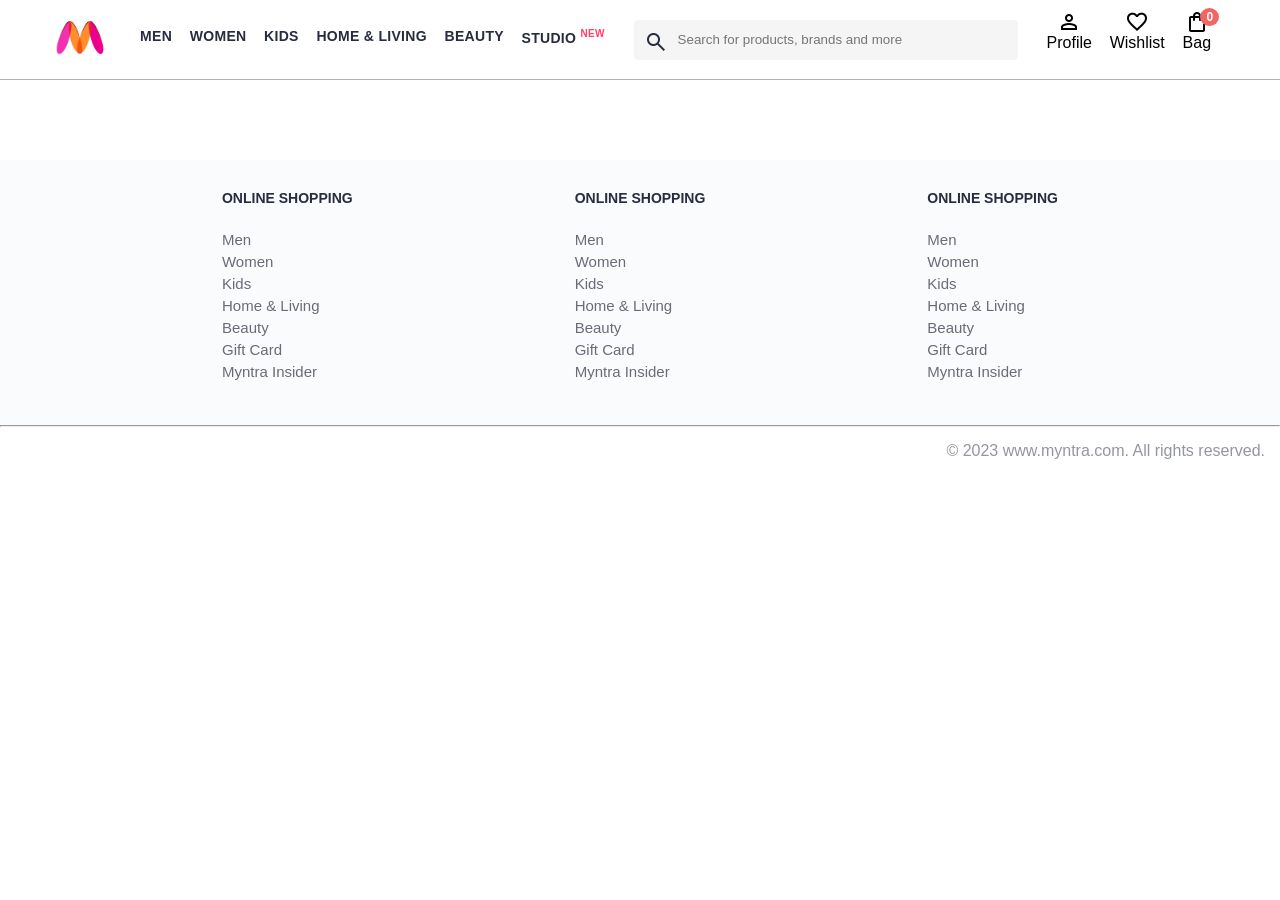
==== index.html @ cee35d00 "Initial commit: Completed Myntra clone" ====
<!DOCTYPE html>
<html lang="en">
<head>
    <title>Myntra Functional Clone</title>
    <link rel="stylesheet" href="css/index.css">
    <link rel="stylesheet" href="https://fonts.googleapis.com/css2?family=Material+Symbols+Outlined:opsz,wght,FILL,GRAD@20..48,100..700,0..1,-50..200" />
</head>
<body>
    <header>
        <div class="logo_container">
            <a href="#"><img class="myntra_home" src="images/myntra_logo.webp" alt="Myntra Home"></a>
        </div>
        <nav class="nav_bar">
            <a href="#">Men</a>
            <a href="#">Women</a>
            <a href="#">Kids</a>
            <a href="#">Home & Living</a>
            <a href="#">Beauty</a>
            <a href="#">Studio <sup>New</sup></a>
        </nav>
        <div class="search_bar">
            <span class="material-symbols-outlined search_icon">search</span>
            <input class="search_input" placeholder="Search for products, brands and more">
        </div>
        <div class="action_bar">
            <div class="action_container">
                <span class="material-symbols-outlined action_icon">person</span>
                <span class="action_name">Profile</span>
            </div>

            <div class="action_container">
                <span class="material-symbols-outlined action_icon">favorite</span>
                <span class="action_name">Wishlist</span>
            </div>

            <a class="action_container" href="pages/bag.html">
                <span class="material-symbols-outlined action_icon">shopping_bag</span>
                <span class="action_name">Bag</span>
                <span class="bag-item-count">0</span>
            </a>
        </div>
    </header>
    <main>
        <div class="items-container">
        </div>
    </main>
    <footer>
        <div class="footer_container">
            <div class="footer_column">
                <h3>ONLINE SHOPPING</h3>

                <a href="#">Men</a>
                <a href="#">Women</a>
                <a href="#">Kids</a>
                <a href="#">Home & Living</a>
                <a href="#">Beauty</a>
                <a href="#">Gift Card</a>
                <a href="#">Myntra Insider</a>
            </div>

            <div class="footer_column">
                <h3>ONLINE SHOPPING</h3>

                <a href="#">Men</a>
                <a href="#">Women</a>
                <a href="#">Kids</a>
                <a href="#">Home & Living</a>
                <a href="#">Beauty</a>
                <a href="#">Gift Card</a>
                <a href="#">Myntra Insider</a>
            </div>

            <div class="footer_column">
                <h3>ONLINE SHOPPING</h3>

                <a href="#">Men</a>
                <a href="#">Women</a>
                <a href="#">Kids</a>
                <a href="#">Home & Living</a>
                <a href="#">Beauty</a>
                <a href="#">Gift Card</a>
                <a href="#">Myntra Insider</a>
            </div>
        </div>
        <hr>

        <div class="copyright">
            © 2023 www.myntra.com. All rights reserved.
        </div>
    </footer>
    <script src="data/items.js"></script>
    <script src="scripts/index.js"></script>
</body>
</html>
---- css/index.css ----
/***************** Item Page CSS **************************/
/*.action_container {
    text-decoration: none;
}
a.action_container:link {
    color:black;
}
.item-details {
    cursor: pointer;
    width: 250px;
    margin: 10px;
}
.stars {
    font-size: 12px;
    font-weight: 700;
    text-align: left;
}
.company {
    font-size: 18px;
    font-weight: 700;
    line-height: 1;
    color: #282c3f;
    margin-bottom: 6px;
    overflow: hidden;
    text-overflow: ellipsis;
    white-space: nowrap;
    margin-top: 20px;
}
.item-name {
    color: #535766;
    font-size: 16px;
    line-height: 1;
    margin-bottom: 0;
    margin-top: 0;
    overflow: hidden;
    text-overflow: ellipsis;
    white-space: nowrap;
    font-weight: 400;
    display: block;
}
.price-container {
    margin-top: 10px;
}
.current-price {
    font-size: 14px;
    font-weight: 700;
    color: #282c3f;
}
.original-price {
    text-decoration: line-through;
    color: #7e818c;
    font-weight: 400;
    margin-left: 5px;
    font-size: 12px;
}
.discount-percentage {
    color: #ff905a;
    font-weight: 400;
    font-size: 12px;
    margin-left: 5px;
}
.btn-bag {
    background-color: lightgreen;
    border: none;
    padding: 5px 15px;
    border-radius: 10px;
    width: 100%;
    margin-top: 7px;
    font-size: 20px;
    cursor: pointer;
}
.bag-items {
    background-color: #f16565;
    white-space: nowrap;
    text-align: center;
    line-height: 18px;
    padding: 0 6px;
    height: 18px;
    position: relative;
    border-radius: 50%;
    font-size: 12px;
    color: #fff;
    left: 13px;
    top: -44px;
    font-weight: 700;
    cursor: pointer;
}*/

* {
    margin: 0;
    padding: 0;
    font-family: Assistant,-apple-system,BlinkMacSystemFont,Segoe UI,Roboto,Helvetica,Arial,sans-serif;
    box-sizing: border-box;
}
header {
    display: flex;
    background-color: #ffffff;
    height: 80px;
    justify-content: space-between;
    align-items: center;
    border-bottom: 1px solid #b6b1b1;
}
.myntra_home {
    height: 45px;
}
.logo_container {
    margin-left: 4%;
}
.action_bar {
    margin-right: 4%;
}
.nav_bar {
    display: flex;
    min-width: 500px;
    justify-content: space-evenly;
}
.nav_bar a {
    font-size: 14px;
    letter-spacing: .3px;
    color: #282c3f;
    font-weight: 700;
    text-transform: uppercase;
    text-decoration: none;
    padding: 28px 0;
    border-bottom: 5px solid #ffffff;
}
.nav_bar a:hover {
    border-bottom: 4px solid #f54e77;
}

.nav_bar a sup {
    color: #ff3f6c;
    font-size: 10px;
}

.search_bar {
    height: 40px;
    min-width: 200px;
    width: 30%;
    display: flex;
    align-items: center;
}
.search_icon {
    box-sizing: content-box;
    height: 20px;
    padding: 10px;

    background-color: #f5f5f6;
    color: #282c3f;
    font-weight: 300;
    border-radius: 4px 0 0 4px;
}
.search_input {
    color: #696e79;
    background-color: #f5f5f6;
    flex-grow: 1;
    height: 40px;
    border: 0;
    border-radius: 0 4px 4px 0;
}

.action_bar {
    display: flex;
    min-width: 200px;
    justify-content: space-evenly;
}

.action_container {
    display: flex;
    flex-direction: column;
    align-items: center;
}

/* Main section */
.banner_container {
    margin: 40px 0;
}
.banner_image {
    width: 100%;
}

.category_heading {
    text-transform: uppercase;
    color: #3e4152;
    letter-spacing: .15em;
    font-size: 1.8em;
    margin: 50px 0 10px 30px;
    max-height: 5em;
    font-weight: 700;
}

.category-items, .items-container {
    width: 80%;
    margin: 50px 10%;
    display: flex;
    flex-wrap: wrap;
    justify-content: space-evenly;
}

.sale_item {
    width: 250px;
}

.footer_container {
    padding: 30px 0px 40px 0px;
    background: #FAFBFC;
    display: flex;
    justify-content: space-evenly;
}

.footer_column {
    display: flex;
    flex-direction: column;
}

.footer_column h3 {
    color: #282c3f;
    font-size: 14px;
    margin-bottom: 25px;
}

.footer_column a {
    color: #696b79;
    font-size: 15px;
    text-decoration: none;
    padding-bottom: 5px;
}

.copyright {
    color: #94969f;
    text-align: end;
    padding: 15px;
}

.items-container {
    width: 80%;
    margin: 40px 10%;
}
.item-container {
    width: 250px;
    margin: 10px;
}
.item-image {
    width: 100%;
}
.rating {
    font-size: 12px;
    font-weight: 700;
}
.company-name {
    margin-top: 15px;
    font-size: 16px;
    font-weight: 700;
    line-height: 1;
    color: #282c3f;
    margin-bottom: 6px;
    overflow: hidden;
    text-overflow: ellipsis;
    white-space: nowrap;
}
.item-name {
    color: #535766;
    font-size: 14px;
    line-height: 1;
    margin-bottom: 0;
    margin-top: 0;
    overflow: hidden;
    text-overflow: ellipsis;
    white-space: nowrap;
    font-weight: 400;
    display: block;
}
.price {
    margin-top: 10px;
    font-size: 14px;
    line-height: 15px;
    color: #282c3f;
    white-space: nowrap;
}
.current-price {
    font-size: 14px;
    font-weight: 700;
    color: #282c3f;
}
.original-price {
    text-decoration: line-through;
    color: #7e818c;
    font-weight: 400;
    margin-left: 5px;
    font-size: 12px;
}
.discount {
    color: #ff905a;
    font-weight: 400;
    font-size: 12px;
    margin-left: 5px;
}
.btn-add-bag {
    margin-top: 8px;
    font-size: 18px;
    width: 100%;
    background-color: lightgreen;
    border: none;
    padding: 5px 15px;
    border-radius: 10px;
    cursor: pointer;
}
.bag-item-count {
    background-color: #f16565;
    white-space: nowrap;
    text-align: center;
    line-height: 18px;
    padding: 0 6px;
    height: 18px;
    position: relative;
    border-radius: 50%;
    font-size: 12px;
    color: #fff;
    left: 13px;
    top: -44px;
    font-weight: 700;
    cursor: pointer;
}
.action_container {
    text-decoration: none;
}
a.action_container:link {
    color:black;
}
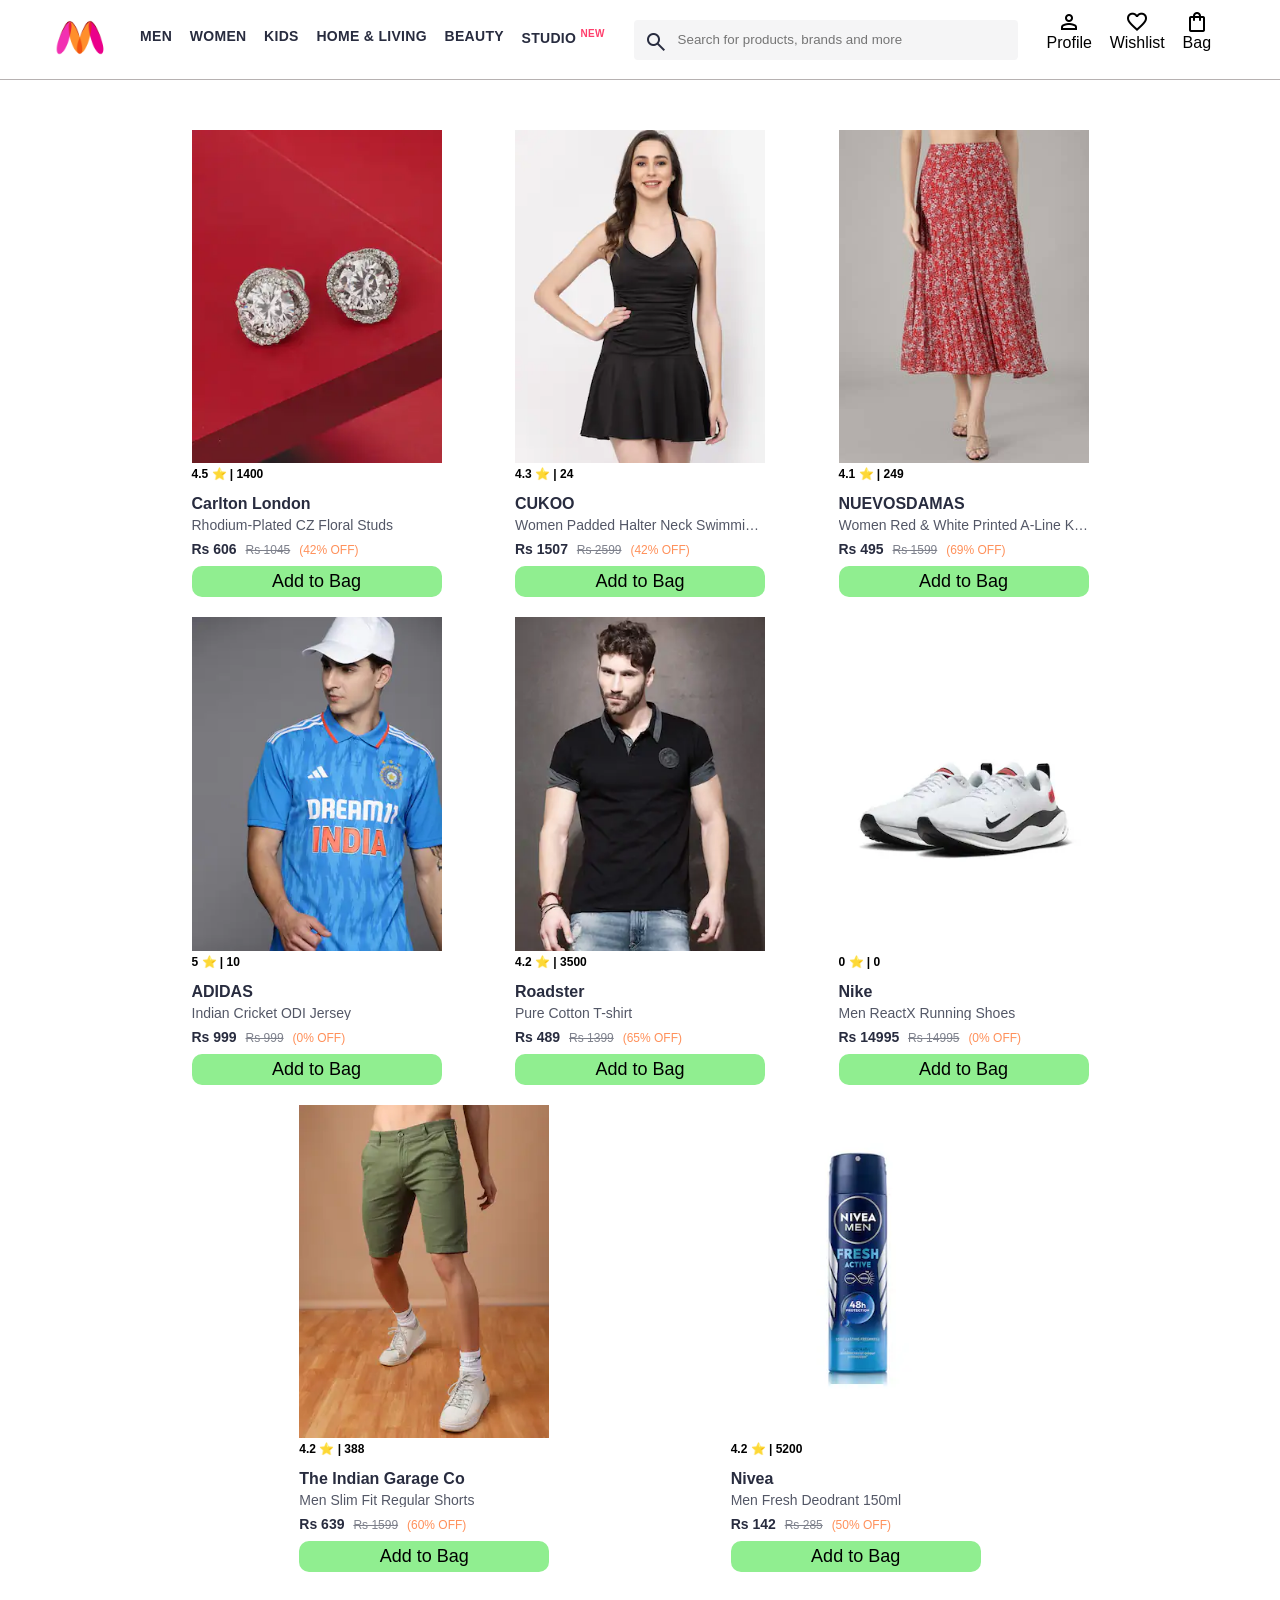
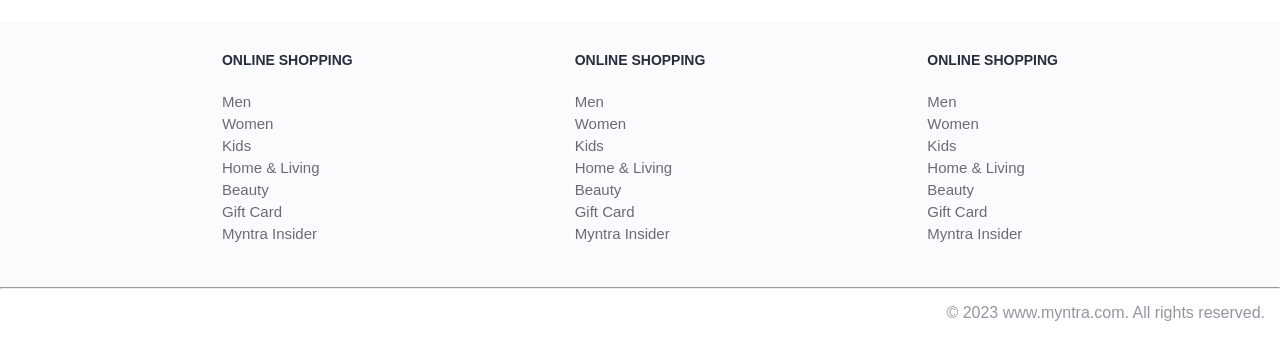
==== commit e7b20cf7: "Fixed final script paths" ====
--- a/index.html
+++ b/index.html
@@ -88,7 +88,7 @@
             © 2023 www.myntra.com. All rights reserved.
         </div>
     </footer>
-    <script src="data/items.js"></script>
-    <script src="scripts/index.js"></script>
+  <script src="./scripts/items.js"></script>
+<script src="./scripts/index.js"></script>
 </body>
 </html>
